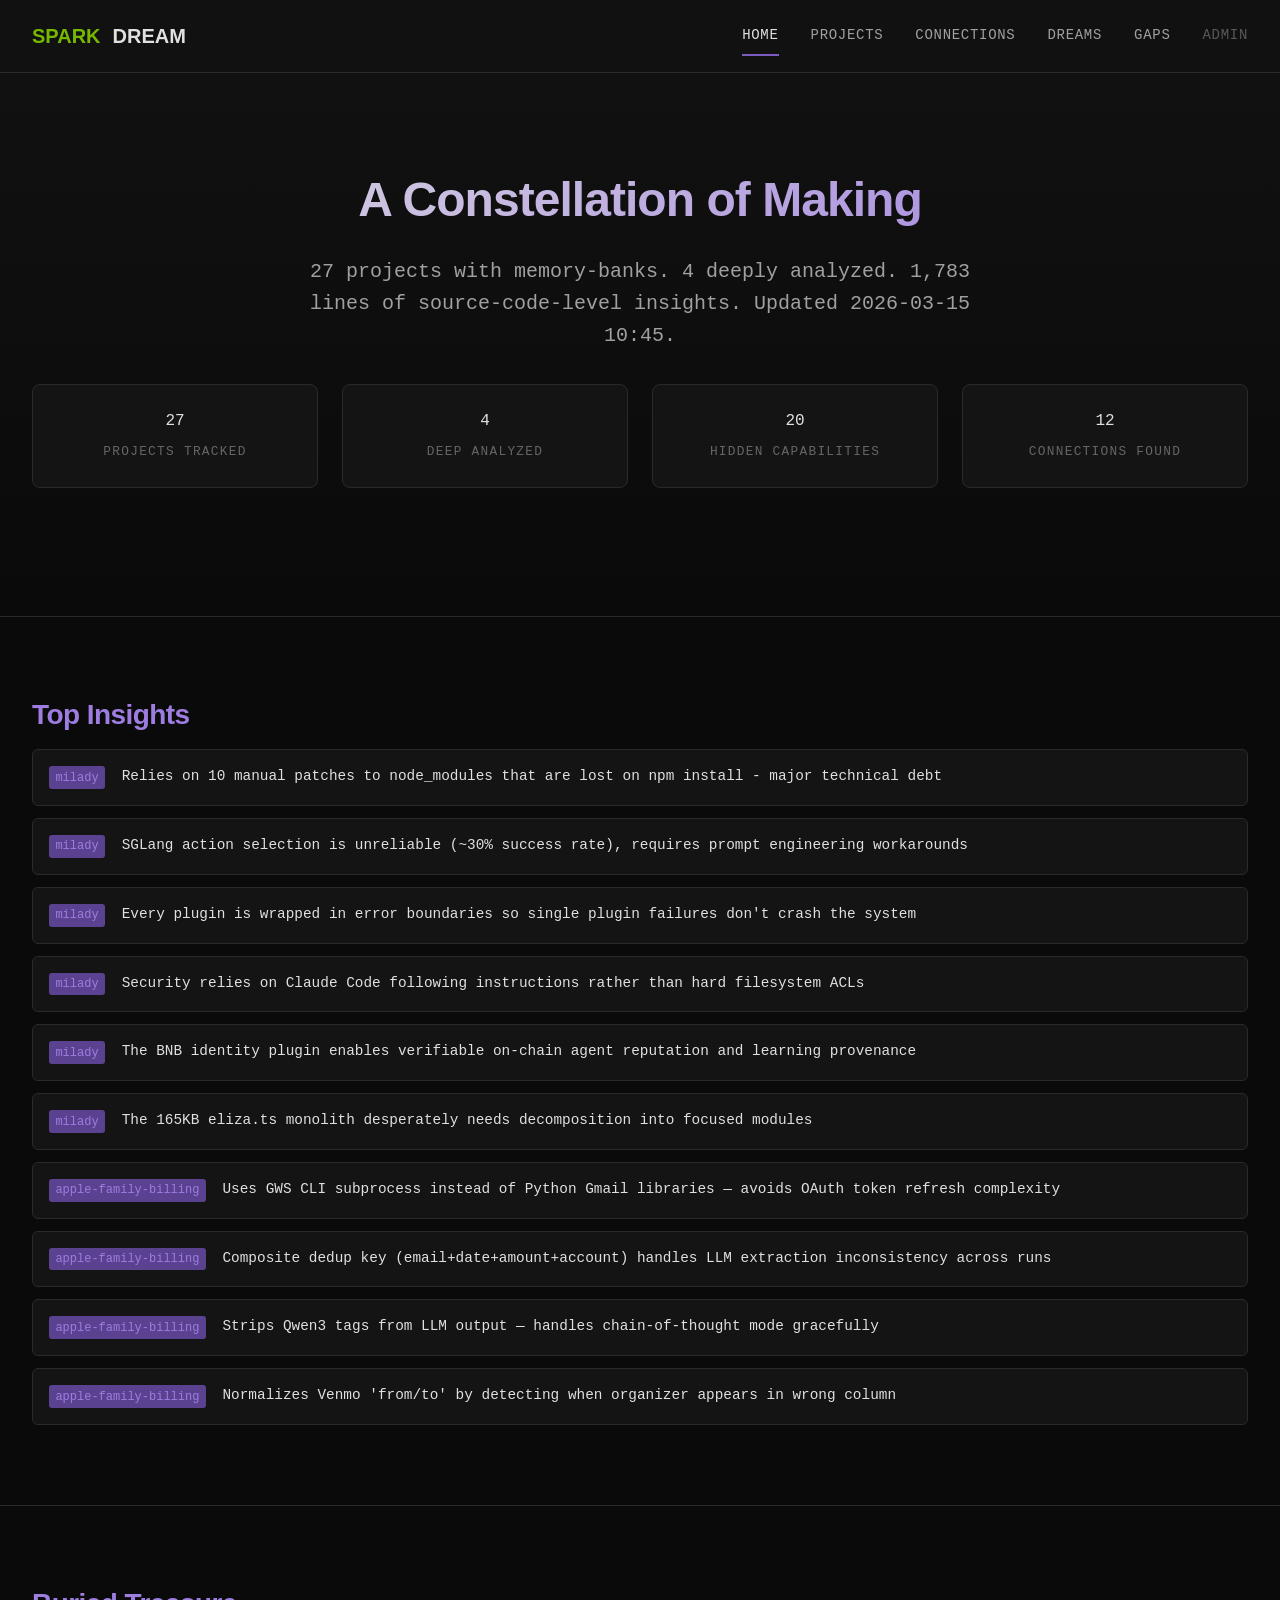
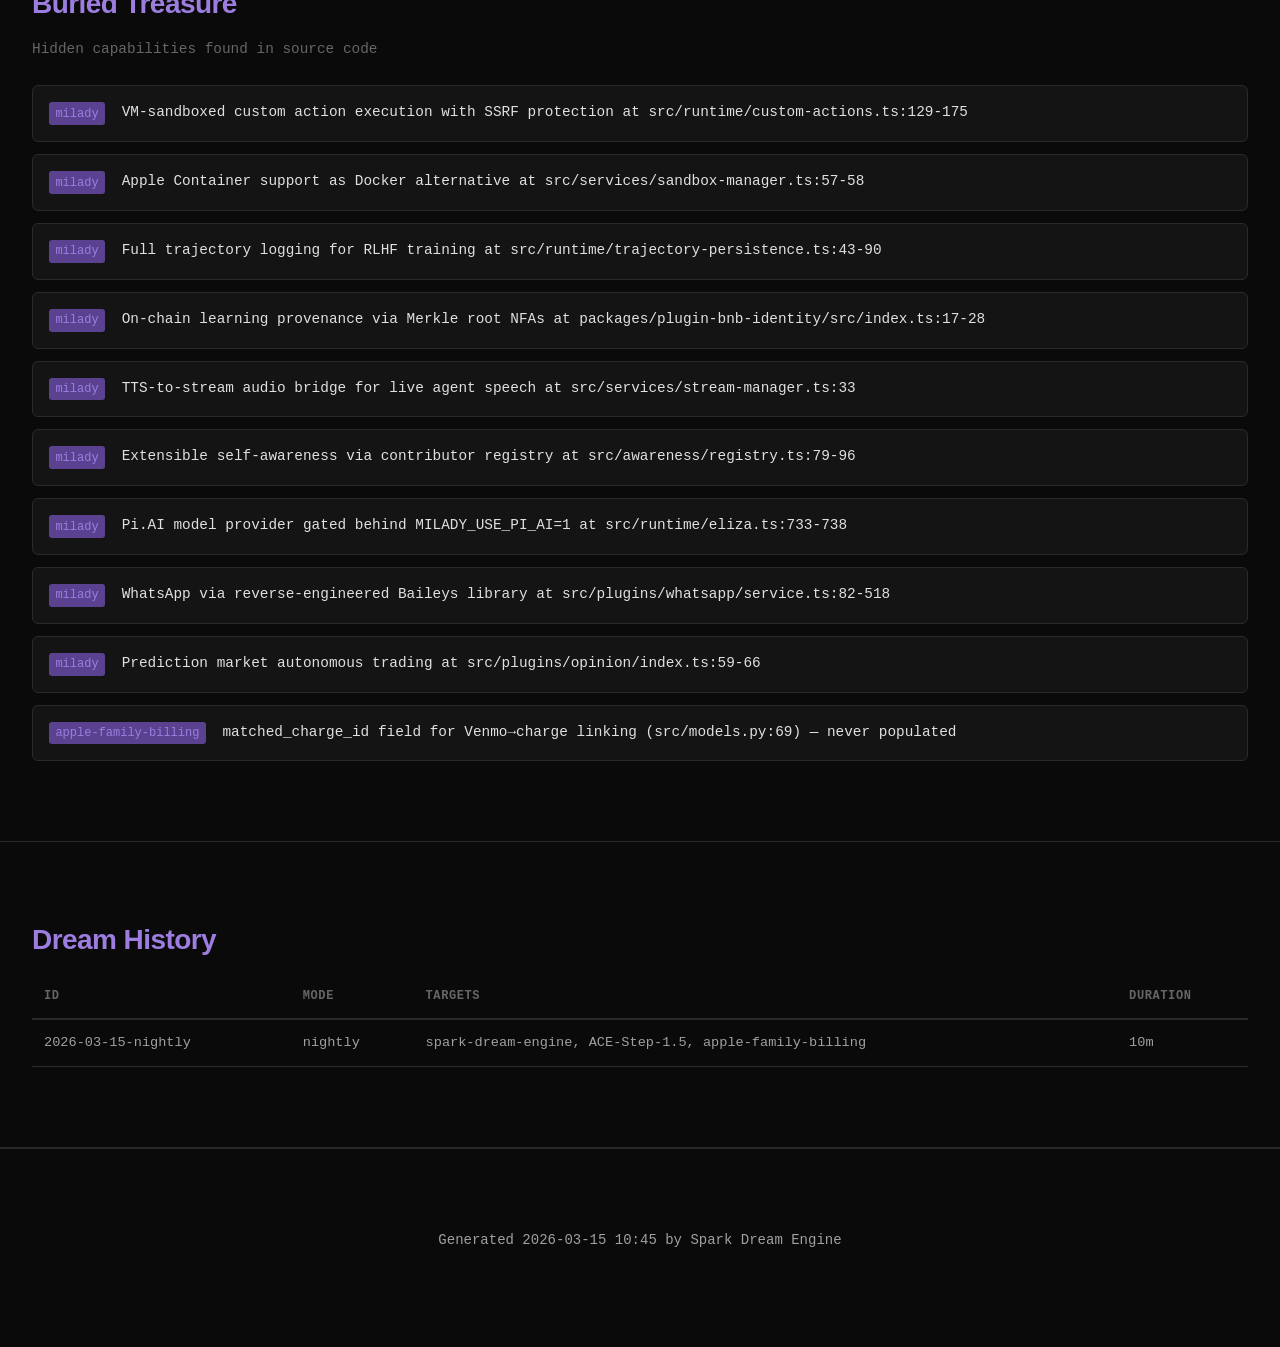
==== site/index.html @ 6c91c418 "Initial release — Dream Engine v0.1.0 AI-powered project analysis engine that scans codebases, reads" ====
<!DOCTYPE html>
<html lang="en">
<head>
  <meta charset="UTF-8">
  <meta name="viewport" content="width=device-width, initial-scale=1.0">
  <title>Spark Dream | Constellation Analysis</title>
  <link rel="stylesheet" href="style.css">
</head>
<body>
  <nav>
    <div class="container">
      <a href="index.html" class="nav-logo">
        <span class="spark">SPARK</span> DREAM
      </a>
      <div class="nav-links">
        <a href="index.html" class="active">Home</a><a href="projects.html">Projects</a><a href="connections.html">Connections</a><a href="dreams.html">Dreams</a><a href="gaps.html">Gaps</a><a href="/admin" style="opacity:0.5">Admin</a>
      </div>
    </div>
  </nav>
  
  <header class="hero">
    <div class="container">
      <h1>A Constellation of Making</h1>
      <p class="subtitle">
        27 projects with memory-banks. 4 deeply analyzed.
        1,783 lines of source-code-level insights.
        Updated 2026-03-15 10:45.
      </p>
      <div class="stats-grid">
        <div class="stat-card">
          <div class="stat-number">27</div>
          <div class="stat-label">Projects Tracked</div>
        </div>
        <div class="stat-card">
          <div class="stat-number">4</div>
          <div class="stat-label">Deep Analyzed</div>
        </div>
        <div class="stat-card">
          <div class="stat-number">20</div>
          <div class="stat-label">Hidden Capabilities</div>
        </div>
        <div class="stat-card">
          <div class="stat-number">12</div>
          <div class="stat-label">Connections Found</div>
        </div>
      </div>
    </div>
  </header>
  <section class="section">
    <div class="container">
      <h2>Top Insights</h2>
      <div class="insight-list"><div class="insight-card"><span class="insight-project">milady</span> Relies on 10 manual patches to node_modules that are lost on npm install - major technical debt</div>
<div class="insight-card"><span class="insight-project">milady</span> SGLang action selection is unreliable (~30% success rate), requires prompt engineering workarounds</div>
<div class="insight-card"><span class="insight-project">milady</span> Every plugin is wrapped in error boundaries so single plugin failures don't crash the system</div>
<div class="insight-card"><span class="insight-project">milady</span> Security relies on Claude Code following instructions rather than hard filesystem ACLs</div>
<div class="insight-card"><span class="insight-project">milady</span> The BNB identity plugin enables verifiable on-chain agent reputation and learning provenance</div>
<div class="insight-card"><span class="insight-project">milady</span> The 165KB eliza.ts monolith desperately needs decomposition into focused modules</div>
<div class="insight-card"><span class="insight-project">apple-family-billing</span> Uses GWS CLI subprocess instead of Python Gmail libraries — avoids OAuth token refresh complexity</div>
<div class="insight-card"><span class="insight-project">apple-family-billing</span> Composite dedup key (email+date+amount+account) handles LLM extraction inconsistency across runs</div>
<div class="insight-card"><span class="insight-project">apple-family-billing</span> Strips Qwen3 <think> tags from LLM output — handles chain-of-thought mode gracefully</div>
<div class="insight-card"><span class="insight-project">apple-family-billing</span> Normalizes Venmo 'from/to' by detecting when organizer appears in wrong column</div></div>
    </div>
  </section>
  <section class="section">
    <div class="container">
      <h2>Buried Treasure</h2>
      <p class="section-subtitle">Hidden capabilities found in source code</p>
      <div class="insight-list"><div class="insight-card"><span class="insight-project">milady</span> VM-sandboxed custom action execution with SSRF protection at src/runtime/custom-actions.ts:129-175</div>
<div class="insight-card"><span class="insight-project">milady</span> Apple Container support as Docker alternative at src/services/sandbox-manager.ts:57-58</div>
<div class="insight-card"><span class="insight-project">milady</span> Full trajectory logging for RLHF training at src/runtime/trajectory-persistence.ts:43-90</div>
<div class="insight-card"><span class="insight-project">milady</span> On-chain learning provenance via Merkle root NFAs at packages/plugin-bnb-identity/src/index.ts:17-28</div>
<div class="insight-card"><span class="insight-project">milady</span> TTS-to-stream audio bridge for live agent speech at src/services/stream-manager.ts:33</div>
<div class="insight-card"><span class="insight-project">milady</span> Extensible self-awareness via contributor registry at src/awareness/registry.ts:79-96</div>
<div class="insight-card"><span class="insight-project">milady</span> Pi.AI model provider gated behind MILADY_USE_PI_AI=1 at src/runtime/eliza.ts:733-738</div>
<div class="insight-card"><span class="insight-project">milady</span> WhatsApp via reverse-engineered Baileys library at src/plugins/whatsapp/service.ts:82-518</div>
<div class="insight-card"><span class="insight-project">milady</span> Prediction market autonomous trading at src/plugins/opinion/index.ts:59-66</div>
<div class="insight-card"><span class="insight-project">apple-family-billing</span> matched_charge_id field for Venmo→charge linking (src/models.py:69) — never populated</div></div>
    </div>
  </section>
  <section class="section">
    <div class="container">
      <h2>Dream History</h2>
      <table class="data-table">
        <thead><tr><th>ID</th><th>Mode</th><th>Targets</th><th>Duration</th></tr></thead>
        <tbody><tr><td>2026-03-15-nightly</td><td>nightly</td><td>spark-dream-engine, ACE-Step-1.5, apple-family-billing</td><td>10m</td></tr></tbody>
      </table>
    </div>
  </section>
  <footer>
    <div class="container">
      <p>Generated 2026-03-15 10:45 by Spark Dream Engine</p>
    </div>
  </footer>
</body>
</html>
---- site/style.css ----
/* Spark Dream — Mission Control Aesthetic
   Dark theme with #0a0a0a bg, #e0e0e0 text, #7c5cbf accent
   Typography: system monospace stack for terminal feel
*/

:root {
  --bg-primary: #0a0a0a;
  --bg-secondary: #111111;
  --bg-tertiary: #1a1a1a;
  --bg-card: #141414;
  --bg-hover: #1f1f1f;

  --text-primary: #e0e0e0;
  --text-secondary: #a0a0a0;
  --text-muted: #666666;

  --accent: #7c5cbf;
  --accent-dim: #5a4290;
  --accent-bright: #9d7de0;

  --spark-green: #76b900;
  --status-active: #22c55e;
  --status-dormant: #a855f7;
  --status-blocked: #f97316;
  --status-complete: #3b82f6;

  --border: #2a2a2a;
  --border-accent: #3a3a3a;

  --font-mono: ui-monospace, "SF Mono", "Cascadia Code", "Source Code Pro", Menlo, Monaco, Consolas, monospace;
  --font-sans: -apple-system, BlinkMacSystemFont, "Segoe UI", Roboto, sans-serif;
}

*, *::before, *::after {
  box-sizing: border-box;
}

html {
  font-size: 16px;
  scroll-behavior: smooth;
}

body {
  margin: 0;
  padding: 0;
  background: var(--bg-primary);
  color: var(--text-primary);
  font-family: var(--font-mono);
  line-height: 1.6;
  min-height: 100vh;
}

/* Typography */
h1, h2, h3, h4, h5, h6 {
  font-family: var(--font-sans);
  font-weight: 600;
  letter-spacing: -0.02em;
  line-height: 1.3;
  margin: 0 0 1rem 0;
}

h1 { font-size: 2.5rem; }
h2 { font-size: 1.75rem; color: var(--accent-bright); }
h3 { font-size: 1.25rem; }

p {
  margin: 0 0 1rem 0;
  color: var(--text-secondary);
}

a {
  color: var(--accent-bright);
  text-decoration: none;
  transition: color 0.2s;
}

a:hover {
  color: var(--spark-green);
}

/* Layout */
.container {
  max-width: 1400px;
  margin: 0 auto;
  padding: 2rem;
}

.container-narrow {
  max-width: 900px;
  margin: 0 auto;
  padding: 2rem;
}

/* Navigation */
nav {
  background: var(--bg-secondary);
  border-bottom: 1px solid var(--border);
  position: sticky;
  top: 0;
  z-index: 100;
  backdrop-filter: blur(8px);
}

nav .container {
  display: flex;
  align-items: center;
  justify-content: space-between;
  padding: 1rem 2rem;
}

.nav-logo {
  display: flex;
  align-items: center;
  gap: 0.75rem;
  font-family: var(--font-sans);
  font-weight: 700;
  font-size: 1.25rem;
  color: var(--text-primary);
}

.nav-logo .spark {
  color: var(--spark-green);
}

.nav-links {
  display: flex;
  gap: 2rem;
}

.nav-links a {
  color: var(--text-secondary);
  font-size: 0.875rem;
  text-transform: uppercase;
  letter-spacing: 0.05em;
  padding: 0.5rem 0;
  border-bottom: 2px solid transparent;
  transition: all 0.2s;
}

.nav-links a:hover,
.nav-links a.active {
  color: var(--text-primary);
  border-bottom-color: var(--accent);
}

/* Hero Section */
.hero {
  padding: 4rem 0;
  text-align: center;
  background: linear-gradient(180deg, var(--bg-secondary) 0%, var(--bg-primary) 100%);
  border-bottom: 1px solid var(--border);
}

.hero h1 {
  font-size: 3rem;
  margin-bottom: 1.5rem;
  background: linear-gradient(135deg, var(--text-primary) 0%, var(--accent-bright) 100%);
  -webkit-background-clip: text;
  -webkit-text-fill-color: transparent;
  background-clip: text;
}

.hero .subtitle {
  font-size: 1.25rem;
  color: var(--text-secondary);
  max-width: 700px;
  margin: 0 auto 2rem;
}

.hero .meta {
  font-size: 0.8rem;
  color: var(--text-muted);
}

/* Cards Grid */
.card-grid {
  display: grid;
  grid-template-columns: repeat(auto-fill, minmax(320px, 1fr));
  gap: 1.5rem;
  margin: 2rem 0;
}

.card {
  background: var(--bg-card);
  border: 1px solid var(--border);
  border-radius: 8px;
  padding: 1.5rem;
  transition: all 0.2s;
}

.card:hover {
  background: var(--bg-hover);
  border-color: var(--border-accent);
  transform: translateY(-2px);
}

.card-header {
  display: flex;
  align-items: flex-start;
  justify-content: space-between;
  margin-bottom: 1rem;
}

.card-title {
  font-family: var(--font-sans);
  font-size: 1.1rem;
  font-weight: 600;
  margin: 0;
  color: var(--text-primary);
}

.card-port {
  font-size: 0.75rem;
  color: var(--text-muted);
  background: var(--bg-tertiary);
  padding: 0.25rem 0.5rem;
  border-radius: 4px;
}

.card-description {
  font-size: 0.875rem;
  color: var(--text-secondary);
  margin-bottom: 1rem;
  line-height: 1.5;
}

.card-footer {
  display: flex;
  align-items: center;
  justify-content: space-between;
  padding-top: 1rem;
  border-top: 1px solid var(--border);
}

/* Status Badges */
.status {
  display: inline-flex;
  align-items: center;
  gap: 0.375rem;
  font-size: 0.75rem;
  font-weight: 500;
  text-transform: uppercase;
  letter-spacing: 0.05em;
  padding: 0.25rem 0.5rem;
  border-radius: 4px;
}

.status::before {
  content: "";
  width: 6px;
  height: 6px;
  border-radius: 50%;
}

.status-active {
  color: var(--status-active);
}
.status-active::before {
  background: var(--status-active);
  box-shadow: 0 0 6px var(--status-active);
}

.status-complete {
  color: var(--status-complete);
}
.status-complete::before {
  background: var(--status-complete);
}

.status-dormant {
  color: var(--status-dormant);
}
.status-dormant::before {
  background: var(--status-dormant);
}

.status-blocked {
  color: var(--status-blocked);
}
.status-blocked::before {
  background: var(--status-blocked);
}

/* Spark Score */
.spark-score {
  display: flex;
  gap: 2px;
}

.spark-score .pip {
  width: 8px;
  height: 8px;
  border-radius: 2px;
  background: var(--border);
}

.spark-score .pip.filled {
  background: var(--spark-green);
  box-shadow: 0 0 4px var(--spark-green);
}

/* Category Tags */
.category-tag {
  font-size: 0.7rem;
  color: var(--accent);
  background: rgba(124, 92, 191, 0.15);
  padding: 0.2rem 0.5rem;
  border-radius: 3px;
  text-transform: uppercase;
  letter-spacing: 0.05em;
}

/* Sections */
.section {
  padding: 3rem 0;
  border-bottom: 1px solid var(--border);
}

.section-header {
  display: flex;
  align-items: center;
  justify-content: space-between;
  margin-bottom: 2rem;
}

.section-title {
  display: flex;
  align-items: center;
  gap: 0.75rem;
}

.section-title::before {
  content: "//";
  color: var(--accent);
  font-family: var(--font-mono);
}

/* Connection Map */
.connection-card {
  background: var(--bg-card);
  border: 1px solid var(--border);
  border-radius: 8px;
  padding: 2rem;
  margin-bottom: 1.5rem;
}

.connection-card h3 {
  color: var(--accent-bright);
  margin-bottom: 1rem;
  display: flex;
  align-items: center;
  gap: 0.5rem;
}

.connection-flow {
  display: flex;
  flex-wrap: wrap;
  align-items: center;
  gap: 0.75rem;
  margin: 1.5rem 0;
  font-size: 0.875rem;
}

.connection-flow .node {
  background: var(--bg-tertiary);
  border: 1px solid var(--border-accent);
  padding: 0.5rem 1rem;
  border-radius: 4px;
  color: var(--text-primary);
}

.connection-flow .arrow {
  color: var(--accent);
}

.connection-meta {
  display: flex;
  gap: 2rem;
  margin-top: 1rem;
  font-size: 0.8rem;
  color: var(--text-muted);
}

.connection-meta span {
  display: flex;
  align-items: center;
  gap: 0.5rem;
}

/* Dream Cards */
.dream-card {
  background: linear-gradient(135deg, var(--bg-card) 0%, rgba(124, 92, 191, 0.1) 100%);
  border: 1px solid var(--accent-dim);
  border-radius: 12px;
  padding: 2rem;
  margin-bottom: 2rem;
}

.dream-card h3 {
  font-size: 1.5rem;
  color: var(--text-primary);
  margin-bottom: 0.5rem;
}

.dream-card .vision {
  font-size: 1.1rem;
  color: var(--accent-bright);
  font-style: italic;
  margin-bottom: 1.5rem;
}

.dream-card .architecture {
  background: var(--bg-secondary);
  border: 1px solid var(--border);
  border-radius: 6px;
  padding: 1.5rem;
  margin: 1.5rem 0;
  font-family: var(--font-mono);
  font-size: 0.85rem;
  line-height: 1.8;
  white-space: pre-wrap;
}

.dream-card .components {
  display: flex;
  flex-wrap: wrap;
  gap: 0.5rem;
  margin-top: 1rem;
}

/* Gap Items */
.gap-item {
  background: var(--bg-card);
  border: 1px solid var(--border);
  border-left: 3px solid var(--accent);
  border-radius: 0 8px 8px 0;
  padding: 1.5rem;
  margin-bottom: 1rem;
}

.gap-item.high-impact {
  border-left-color: var(--status-active);
}

.gap-item.medium-impact {
  border-left-color: var(--status-blocked);
}

.gap-header {
  display: flex;
  align-items: flex-start;
  justify-content: space-between;
  margin-bottom: 0.75rem;
}

.gap-title {
  font-size: 1rem;
  font-weight: 600;
  color: var(--text-primary);
  margin: 0;
}

.gap-tags {
  display: flex;
  gap: 0.5rem;
}

.tag {
  font-size: 0.7rem;
  padding: 0.2rem 0.5rem;
  border-radius: 3px;
  text-transform: uppercase;
  letter-spacing: 0.05em;
}

.tag-effort {
  background: rgba(59, 130, 246, 0.15);
  color: var(--status-complete);
}

.tag-impact {
  background: rgba(34, 197, 94, 0.15);
  color: var(--status-active);
}

/* ASCII Art Block */
.ascii-block {
  background: var(--bg-secondary);
  border: 1px solid var(--border);
  border-radius: 6px;
  padding: 1.5rem;
  font-family: var(--font-mono);
  font-size: 0.75rem;
  line-height: 1.4;
  white-space: pre;
  overflow-x: auto;
  color: var(--text-muted);
}

/* Stats Grid */
.stats-grid {
  display: grid;
  grid-template-columns: repeat(auto-fit, minmax(200px, 1fr));
  gap: 1.5rem;
  margin: 2rem 0;
}

.stat-card {
  background: var(--bg-card);
  border: 1px solid var(--border);
  border-radius: 8px;
  padding: 1.5rem;
  text-align: center;
}

.stat-value {
  font-size: 2.5rem;
  font-weight: 700;
  color: var(--spark-green);
  font-family: var(--font-sans);
}

.stat-label {
  font-size: 0.8rem;
  color: var(--text-muted);
  text-transform: uppercase;
  letter-spacing: 0.1em;
  margin-top: 0.5rem;
}

/* Prose Content */
.prose {
  max-width: 700px;
}

.prose p {
  font-size: 1rem;
  line-height: 1.8;
  margin-bottom: 1.5rem;
}

.prose blockquote {
  border-left: 3px solid var(--accent);
  padding-left: 1.5rem;
  margin: 2rem 0;
  color: var(--text-secondary);
  font-style: italic;
}

/* Footer */
footer {
  padding: 3rem 2rem;
  text-align: center;
  color: var(--text-muted);
  font-size: 0.875rem;
  border-top: 1px solid var(--border);
}

footer .timestamp {
  font-family: var(--font-mono);
  color: var(--accent-dim);
}

/* Responsive */
@media (max-width: 768px) {
  .container {
    padding: 1rem;
  }

  nav .container {
    flex-direction: column;
    gap: 1rem;
  }

  .nav-links {
    gap: 1rem;
  }

  .hero h1 {
    font-size: 2rem;
  }

  .card-grid {
    grid-template-columns: 1fr;
  }

  .connection-flow {
    flex-direction: column;
    align-items: flex-start;
  }
}

/* Animations */
@keyframes pulse-glow {
  0%, 100% { opacity: 1; }
  50% { opacity: 0.7; }
}

.pulse-glow {
  animation: pulse-glow 2s ease-in-out infinite;
}

/* Utility Classes */
.text-accent { color: var(--accent-bright); }
.text-muted { color: var(--text-muted); }
.text-spark { color: var(--spark-green); }
.mt-2 { margin-top: 2rem; }
.mb-2 { margin-bottom: 2rem; }
.font-mono { font-family: var(--font-mono); }

/* Site generator classes */
.page-header {
  padding: 3rem 0 2rem;
  border-bottom: 1px solid var(--border);
  margin-bottom: 2rem;
}
.page-header h1 { margin: 0 0 0.5rem; }
.section-subtitle {
  color: var(--text-muted);
  font-size: 0.9rem;
  margin-bottom: 1.5rem;
}
.insight-list {
  display: flex;
  flex-direction: column;
  gap: 0.75rem;
}
.insight-card {
  background: var(--bg-card);
  border: 1px solid var(--border);
  border-radius: 6px;
  padding: 1rem;
  font-size: 0.9rem;
  line-height: 1.5;
}
.insight-project {
  display: inline-block;
  background: var(--accent-dim);
  color: var(--accent-bright);
  font-family: var(--font-mono);
  font-size: 0.75rem;
  padding: 0.15rem 0.4rem;
  border-radius: 3px;
  margin-right: 0.5rem;
}
.project-grid {
  display: grid;
  grid-template-columns: repeat(auto-fill, minmax(320px, 1fr));
  gap: 1rem;
}
.project-card {
  background: var(--bg-card);
  border: 1px solid var(--border);
  border-radius: 6px;
  padding: 1.25rem;
}
.project-card:hover {
  border-color: var(--accent-dim);
}
.project-header {
  display: flex;
  align-items: center;
  justify-content: space-between;
  margin-bottom: 0.75rem;
}
.project-header h3 {
  margin: 0;
  font-size: 1rem;
  font-family: var(--font-mono);
}
.project-summary {
  font-size: 0.85rem;
  color: var(--text-secondary);
  margin-bottom: 0.5rem;
}
.project-tech {
  font-size: 0.75rem;
  color: var(--text-muted);
  font-family: var(--font-mono);
}
.project-meta {
  font-size: 0.75rem;
  color: var(--text-muted);
  margin-top: 0.75rem;
  padding-top: 0.5rem;
  border-top: 1px solid var(--border);
}
.cap-list {
  font-size: 0.8rem;
  color: var(--text-secondary);
  padding-left: 1.25rem;
  margin: 0.5rem 0;
}
.cap-list li { margin-bottom: 0.25rem; }
.badge {
  font-size: 0.65rem;
  padding: 0.2rem 0.5rem;
  border-radius: 3px;
  text-transform: uppercase;
  letter-spacing: 0.05em;
}
.badge-accent {
  background: var(--accent-dim);
  color: var(--accent-bright);
}
.dream-grid {
  display: grid;
  grid-template-columns: repeat(auto-fill, minmax(350px, 1fr));
  gap: 1rem;
}
.dream-combines {
  font-size: 0.8rem;
  color: var(--accent-bright);
  font-family: var(--font-mono);
}
.dream-arch {
  font-size: 0.8rem;
  color: var(--text-muted);
  font-family: var(--font-mono);
}
.unanalyzed-list {
  columns: 3;
  font-family: var(--font-mono);
  font-size: 0.85rem;
  color: var(--text-muted);
}
.unanalyzed-list li { margin-bottom: 0.25rem; }
.data-table {
  width: 100%;
  border-collapse: collapse;
  font-size: 0.85rem;
}
.data-table th {
  text-align: left;
  padding: 0.75rem;
  border-bottom: 2px solid var(--border);
  color: var(--text-muted);
  font-size: 0.75rem;
  text-transform: uppercase;
  letter-spacing: 0.05em;
}
.data-table td {
  padding: 0.75rem;
  border-bottom: 1px solid var(--border);
  color: var(--text-secondary);
}
.data-table tr:hover td {
  background: var(--bg-hover);
}
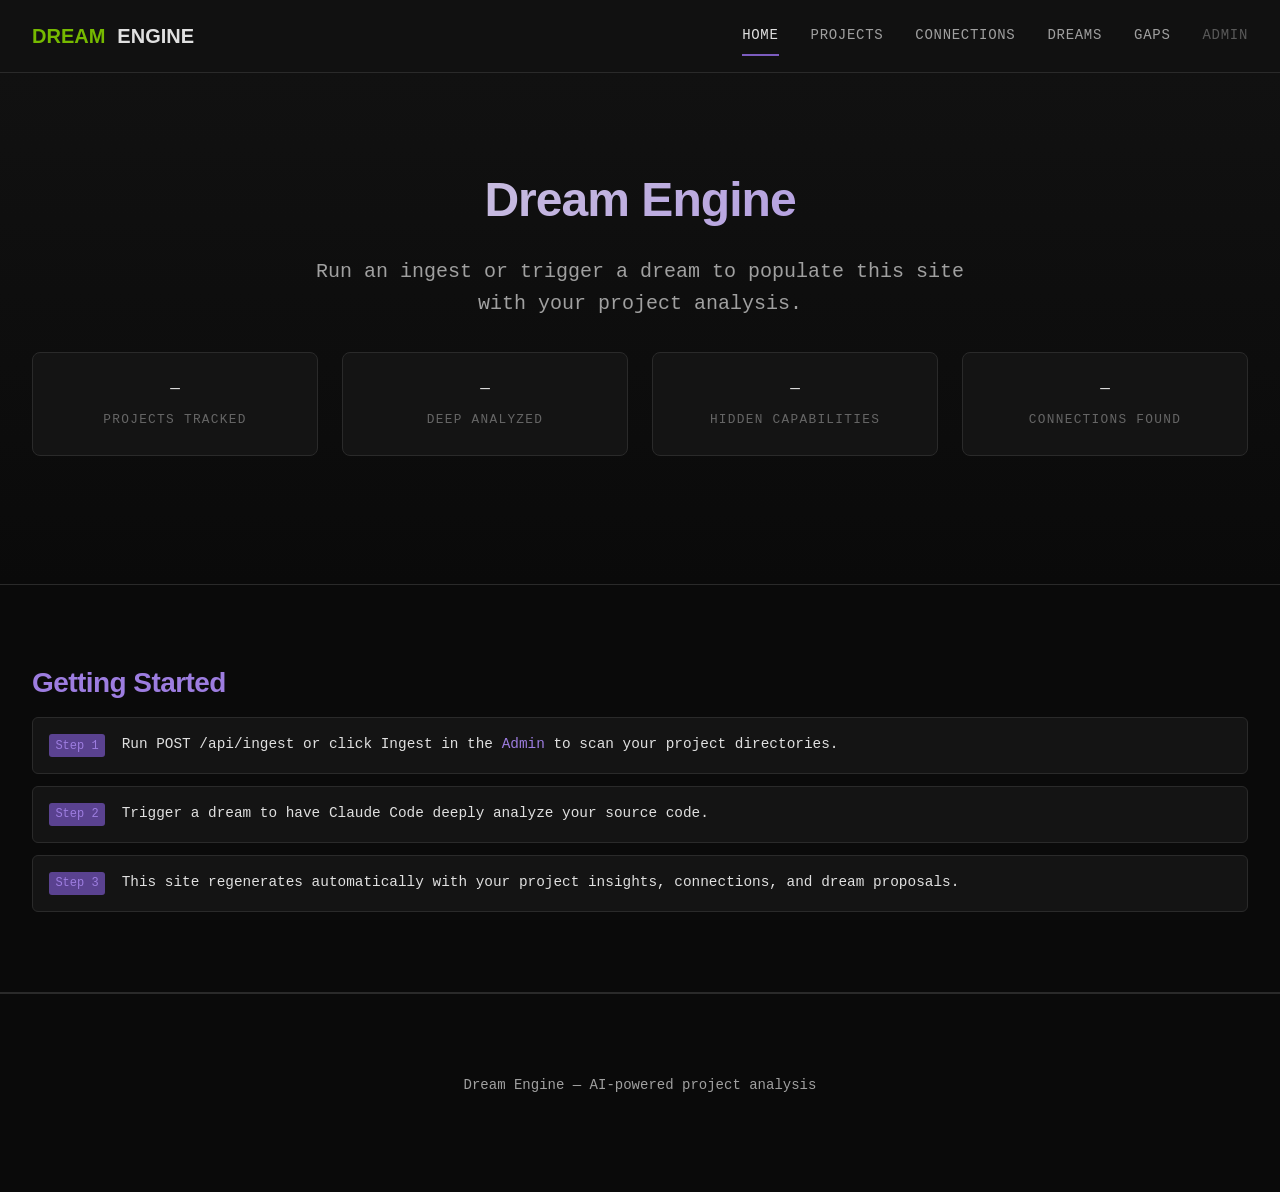
==== commit 233d5984: "Replace personal project data with clean templates Site pages now show placeholder content until the" ====
--- a/site/index.html
+++ b/site/index.html
@@ -3,93 +3,74 @@
 <head>
   <meta charset="UTF-8">
   <meta name="viewport" content="width=device-width, initial-scale=1.0">
-  <title>Spark Dream | Constellation Analysis</title>
+  <title>Dream Engine</title>
   <link rel="stylesheet" href="style.css">
 </head>
 <body>
   <nav>
     <div class="container">
       <a href="index.html" class="nav-logo">
-        <span class="spark">SPARK</span> DREAM
+        <span class="spark">DREAM</span> ENGINE
       </a>
       <div class="nav-links">
-        <a href="index.html" class="active">Home</a><a href="projects.html">Projects</a><a href="connections.html">Connections</a><a href="dreams.html">Dreams</a><a href="gaps.html">Gaps</a><a href="/admin" style="opacity:0.5">Admin</a>
+        <a href="index.html" class="active">Home</a>
+        <a href="projects.html">Projects</a>
+        <a href="connections.html">Connections</a>
+        <a href="dreams.html">Dreams</a>
+        <a href="gaps.html">Gaps</a>
+        <a href="/admin" style="opacity:0.5">Admin</a>
       </div>
     </div>
   </nav>
-  
+
   <header class="hero">
     <div class="container">
-      <h1>A Constellation of Making</h1>
+      <h1>Dream Engine</h1>
       <p class="subtitle">
-        27 projects with memory-banks. 4 deeply analyzed.
-        1,783 lines of source-code-level insights.
-        Updated 2026-03-15 10:45.
+        Run an ingest or trigger a dream to populate this site with your project analysis.
       </p>
       <div class="stats-grid">
         <div class="stat-card">
-          <div class="stat-number">27</div>
+          <div class="stat-number">—</div>
           <div class="stat-label">Projects Tracked</div>
         </div>
         <div class="stat-card">
-          <div class="stat-number">4</div>
+          <div class="stat-number">—</div>
           <div class="stat-label">Deep Analyzed</div>
         </div>
         <div class="stat-card">
-          <div class="stat-number">20</div>
+          <div class="stat-number">—</div>
           <div class="stat-label">Hidden Capabilities</div>
         </div>
         <div class="stat-card">
-          <div class="stat-number">12</div>
+          <div class="stat-number">—</div>
           <div class="stat-label">Connections Found</div>
         </div>
       </div>
     </div>
   </header>
+
   <section class="section">
     <div class="container">
-      <h2>Top Insights</h2>
-      <div class="insight-list"><div class="insight-card"><span class="insight-project">milady</span> Relies on 10 manual patches to node_modules that are lost on npm install - major technical debt</div>
-<div class="insight-card"><span class="insight-project">milady</span> SGLang action selection is unreliable (~30% success rate), requires prompt engineering workarounds</div>
-<div class="insight-card"><span class="insight-project">milady</span> Every plugin is wrapped in error boundaries so single plugin failures don't crash the system</div>
-<div class="insight-card"><span class="insight-project">milady</span> Security relies on Claude Code following instructions rather than hard filesystem ACLs</div>
-<div class="insight-card"><span class="insight-project">milady</span> The BNB identity plugin enables verifiable on-chain agent reputation and learning provenance</div>
-<div class="insight-card"><span class="insight-project">milady</span> The 165KB eliza.ts monolith desperately needs decomposition into focused modules</div>
-<div class="insight-card"><span class="insight-project">apple-family-billing</span> Uses GWS CLI subprocess instead of Python Gmail libraries — avoids OAuth token refresh complexity</div>
-<div class="insight-card"><span class="insight-project">apple-family-billing</span> Composite dedup key (email+date+amount+account) handles LLM extraction inconsistency across runs</div>
-<div class="insight-card"><span class="insight-project">apple-family-billing</span> Strips Qwen3 <think> tags from LLM output — handles chain-of-thought mode gracefully</div>
-<div class="insight-card"><span class="insight-project">apple-family-billing</span> Normalizes Venmo 'from/to' by detecting when organizer appears in wrong column</div></div>
+      <h2>Getting Started</h2>
+      <div class="insight-list">
+        <div class="insight-card">
+          <span class="insight-project">Step 1</span> Run <code>POST /api/ingest</code> or click Ingest in the <a href="/admin">Admin</a> to scan your project directories.
+        </div>
+        <div class="insight-card">
+          <span class="insight-project">Step 2</span> Trigger a dream to have Claude Code deeply analyze your source code.
+        </div>
+        <div class="insight-card">
+          <span class="insight-project">Step 3</span> This site regenerates automatically with your project insights, connections, and dream proposals.
+        </div>
+      </div>
     </div>
   </section>
-  <section class="section">
-    <div class="container">
-      <h2>Buried Treasure</h2>
-      <p class="section-subtitle">Hidden capabilities found in source code</p>
-      <div class="insight-list"><div class="insight-card"><span class="insight-project">milady</span> VM-sandboxed custom action execution with SSRF protection at src/runtime/custom-actions.ts:129-175</div>
-<div class="insight-card"><span class="insight-project">milady</span> Apple Container support as Docker alternative at src/services/sandbox-manager.ts:57-58</div>
-<div class="insight-card"><span class="insight-project">milady</span> Full trajectory logging for RLHF training at src/runtime/trajectory-persistence.ts:43-90</div>
-<div class="insight-card"><span class="insight-project">milady</span> On-chain learning provenance via Merkle root NFAs at packages/plugin-bnb-identity/src/index.ts:17-28</div>
-<div class="insight-card"><span class="insight-project">milady</span> TTS-to-stream audio bridge for live agent speech at src/services/stream-manager.ts:33</div>
-<div class="insight-card"><span class="insight-project">milady</span> Extensible self-awareness via contributor registry at src/awareness/registry.ts:79-96</div>
-<div class="insight-card"><span class="insight-project">milady</span> Pi.AI model provider gated behind MILADY_USE_PI_AI=1 at src/runtime/eliza.ts:733-738</div>
-<div class="insight-card"><span class="insight-project">milady</span> WhatsApp via reverse-engineered Baileys library at src/plugins/whatsapp/service.ts:82-518</div>
-<div class="insight-card"><span class="insight-project">milady</span> Prediction market autonomous trading at src/plugins/opinion/index.ts:59-66</div>
-<div class="insight-card"><span class="insight-project">apple-family-billing</span> matched_charge_id field for Venmo→charge linking (src/models.py:69) — never populated</div></div>
-    </div>
-  </section>
-  <section class="section">
-    <div class="container">
-      <h2>Dream History</h2>
-      <table class="data-table">
-        <thead><tr><th>ID</th><th>Mode</th><th>Targets</th><th>Duration</th></tr></thead>
-        <tbody><tr><td>2026-03-15-nightly</td><td>nightly</td><td>spark-dream-engine, ACE-Step-1.5, apple-family-billing</td><td>10m</td></tr></tbody>
-      </table>
-    </div>
-  </section>
+
   <footer>
     <div class="container">
-      <p>Generated 2026-03-15 10:45 by Spark Dream Engine</p>
+      <p>Dream Engine — AI-powered project analysis</p>
     </div>
   </footer>
 </body>
-</html>+</html>
